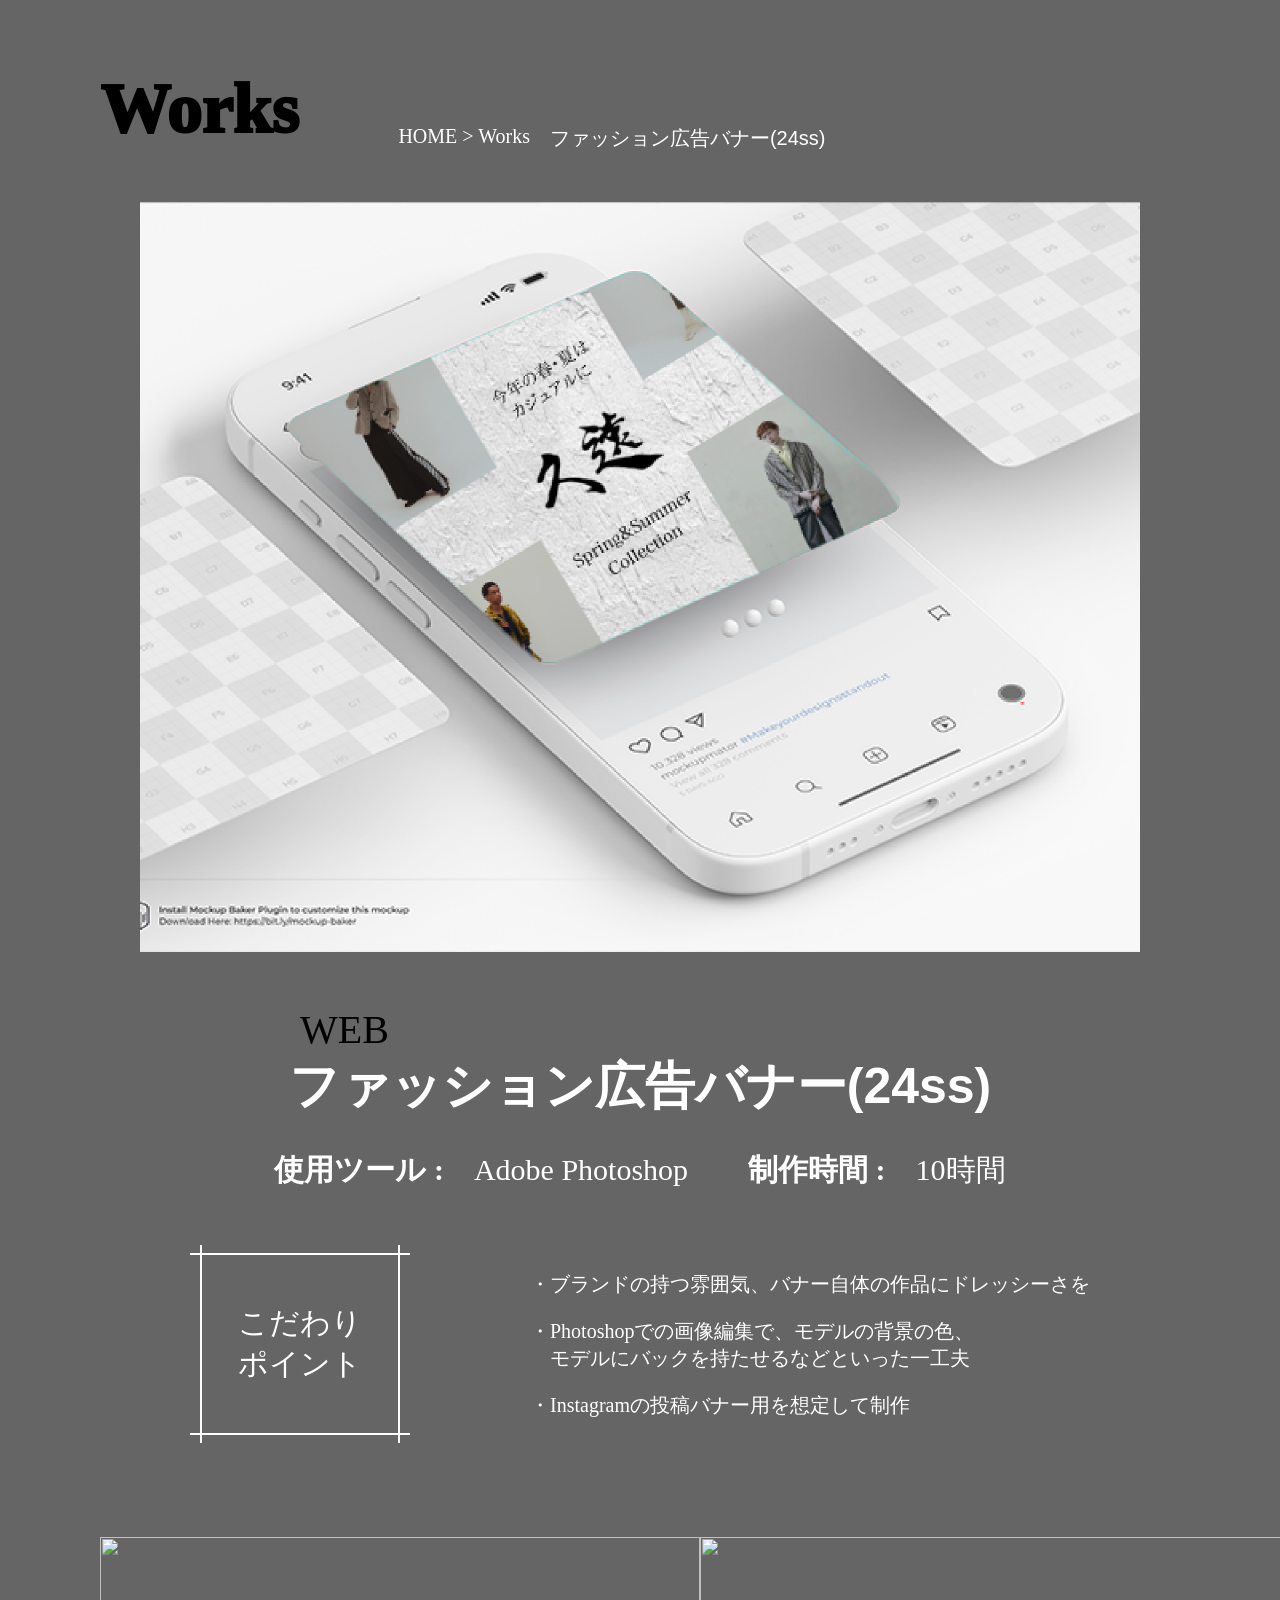
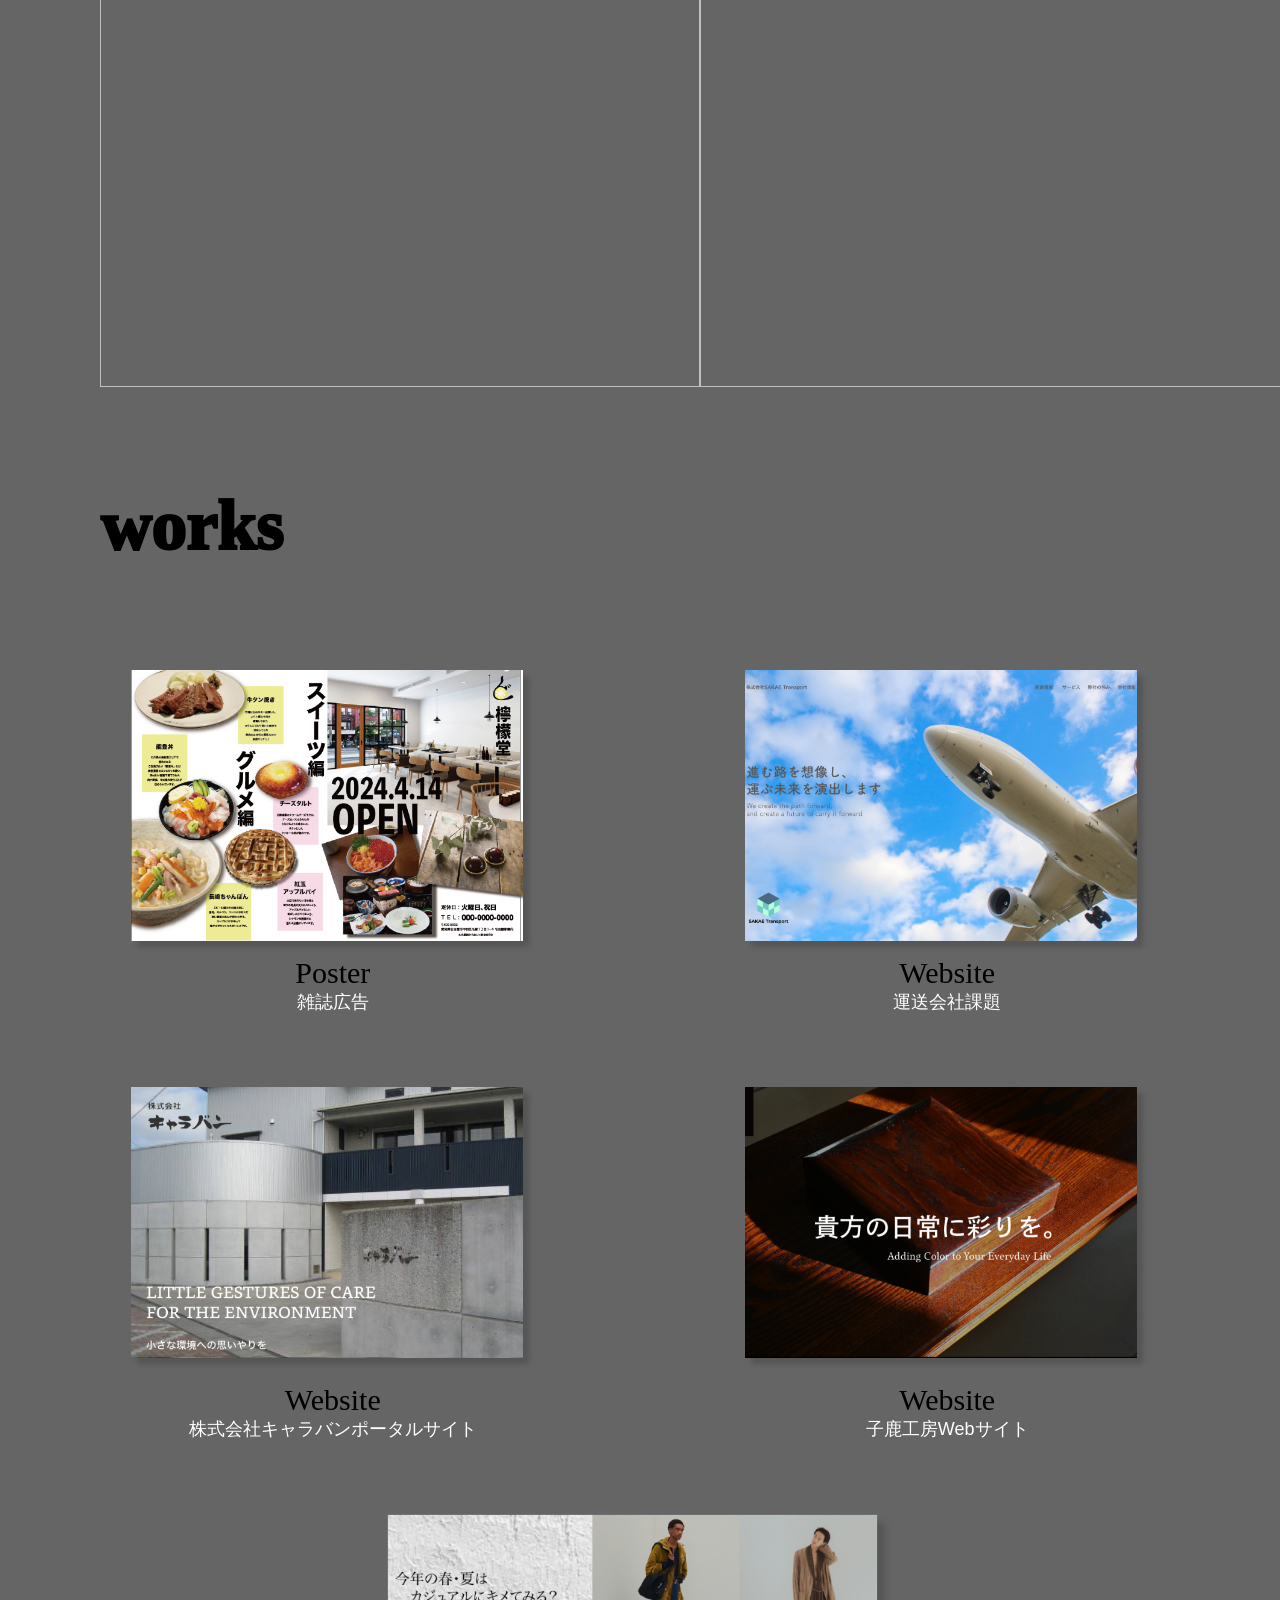
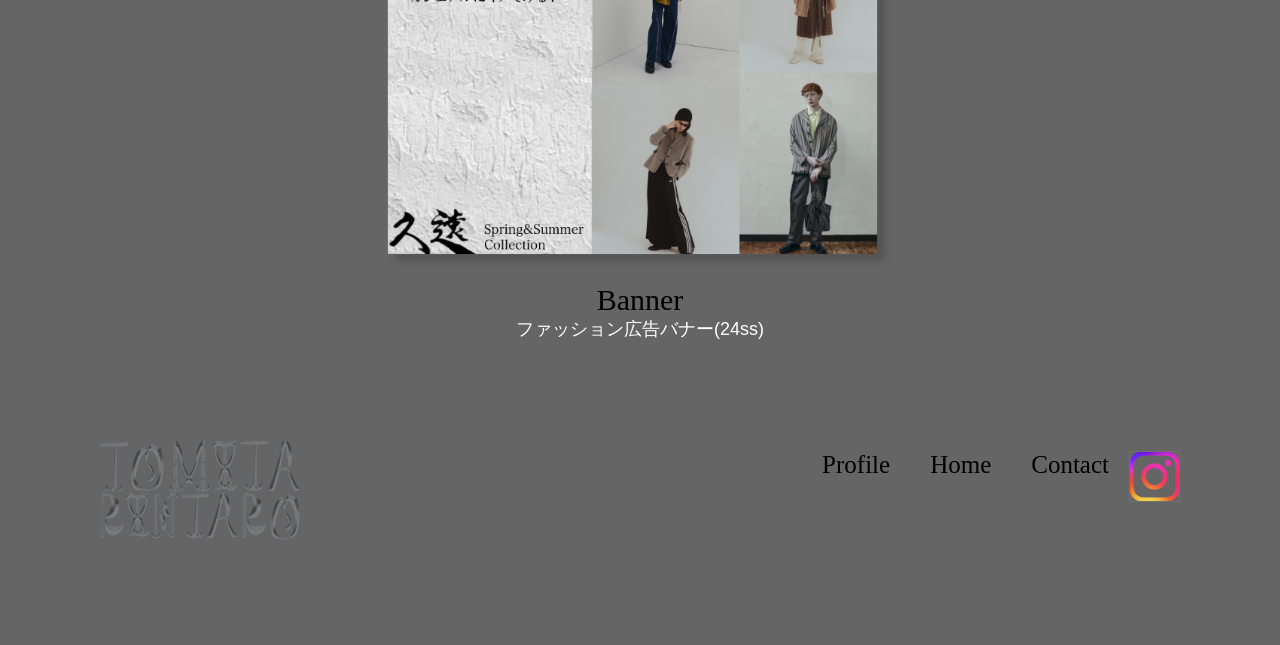
==== banner.html @ 4c92e069 "portfolio" ====
<!DOCTYPE html>
<html lang="ja">
<head>
    <meta charset="UTF-8">
    <meta name="viewport" content="width=device-width, initial-scale=1.0">
    <title>Document</title>
    <link rel="stylesheet" href="assets/css/banner.css">
</head>
<body>
    <header id="banner-header">
        <div class="banner-title">
            <p class="title1">Works</p>
            <p class="sitemap1">HOME > Works</p>
            <p class="sitemap2">　ファッション広告バナー(24ss)</p>
        </div>
    </header>
    <div class="banner-img">
        <img src="assets/img/mockup/fashonmockup.png" alt="" width="1000" height="750">
    </div>
    <section id="banner-text-eria">
        <div class="tag">
            <p>WEB</p>
        </div>
        <div class="banner-title">
            <p>ファッション広告バナー(24ss)</p>
        </div>
        <div class="subtitle">
            <p class="main1">使用ツール :</p>
            <p class="main1-text1">　Adobe Photoshop</p>
            <p class="main2">　　制作時間 :</p>
            <p class="main2-text2">　10時間</p>
        </div>
        <section id="point">
            <div class="main-point">
                <p>こだわり<br>ポイント</p>
            </div>
            <ul class="point-text">
                <li class="text1">・ブランドの持つ雰囲気、バナー自体の作品にドレッシーさを</li>
                <li class="text2">・Photoshopでの画像編集で、モデルの背景の色、<br>　モデルにバックを持たせるなどといった一工夫</li>
                <li class="text3">・Instagramの投稿バナー用を想定して制作</li>
            </ul>
        </section>
    </section>

    <div class="banner-mainimg">
        <img src="assets/img/main-visual/banner.png" alt="" width="600" height="450" class="banner1">
        <img src="assets/img/main-visual/Banner2.png" width="600" height="450" class="banner2">
    </div>

    <section id="Works">
        <div class="works-maintitle">
            <p>works</p>
        </div>
    </section>

    <div class="works-page">
        <section id="works-item1">
            <div class="works-img1">
                <a href="/poster.html" class="image-link">
                    <img src="assets/img/Works-img/gourmet.png" alt="">
                </a>
                <p class="subtitle">Poster</p>
                <p class="subtext">雑誌広告</p>
            </div>
            <div class="works-img1">
                <a href="/sakae.html" class="image-link">
                    <img src="assets/img/Works-img/sakaeimg.png">
                </a>
                <p class="subtitle">Website</p>
                <p class="subtext">運送会社課題</p>
            </div>
        </section>
        <section id="works-item2">
            <div class="works-img2">
                <a href="/caravan.html" class="image-link2">
                    <img src="assets/img/Works-img/caravan.png">
                </a>
                <p class="subtitle2">Website</p>
                <p class="subtext2">株式会社キャラバンポータルサイト</p>
            </div>
            <div class="works-img2">
                <a href="/traditional.html" class="image-link2">
                    <img src="assets/img/Works-img/traditional.png">
                </a>
                <p class="subtitle2">Website</p>
                <p class="subtext2">子鹿工房Webサイト</p>
            </div>
        </section>
    </div>
    <section id="works-item3">
        <div class="works-img3">
            <a href="/banner.html" class="image-link3">
                <img src="assets/img/Works-img/Banner.png" alt="">
            </a>
            <p class="subtitle3">Banner</p>
            <p class="subtext3">ファッション広告バナー(24ss)</p>
        </div>
    </section>

    <section id="footer">
        <div class="footer-img">
            <img src="assets/img/name.png" alt="" width="200px" height="100px">
        </div>
        <div class="footer-flex">
            <nav class="footer_nav">
                <ul class="ul_list">
                    <li><a href="/Profile.html">Profile</a></li>
                </ul>
                <ul class="ul_list2">
                    <li><a href="/index.html">Home</a></li>
                </ul>
                <ul class="ul_list3">
                    <li><a href="/#Contact">Contact</a></li>
                </ul>
                <div class="insta-img">
                    <a href="">
                        <img src="assets/img/instagram.png" alt="" width="51" height="51">
                    </a>
                </div>
            </nav>
        </div>
    </section>
</body>
</html>
---- assets/css/banner.css ----
@charset "UTF-8";
* {
  margin: 0;
  padding: 0;
  box-sizing: border-box;
}

body {
  background-color: #656565;
}

ul,
li {
  margin-left: 20px;
  list-style-type: none;
}
ul a,
li a {
  display: inline-block;
  transition: all 0.3s ease 0s;
  text-decoration: none;
  color: inherit;
}
ul a:hover,
li a:hover {
  cursor: pointer;
  transform: scale(1.2);
}

#banner-header .banner-title {
  display: flex;
  margin-top: 70px;
  margin-left: 100px;
  margin-bottom: 50px;
  font-size: 70px;
  font-family: "游明朝", "Yu Mincho", YuMincho, "Hiragino Mincho Pro", serif;
}
#banner-header .banner-title .title1 {
  font-weight: 1000;
}
#banner-header .banner-title .sitemap1 {
  font-size: 20px;
  color: #fff;
  margin-left: 100px;
  margin-top: 55px;
}
#banner-header .banner-title .sitemap2 {
  font-size: 20px;
  font-family: "Hiragino Sans", sans-serif;
  color: #fff;
  margin-top: 55px;
}

@media screen and (max-width: 480px) {
  #banner-header .banner-title {
    margin-top: 50px;
    margin-left: 30px;
    font-size: 5vw;
  }
  #banner-header .banner-title .sitemap1 {
    font-size: 2vw;
    margin-top: 10px;
    margin-left: 30px;
  }
  #banner-header .banner-title .sitemap2 {
    font-size: 2vw;
    margin-top: 10px;
  }
}
.banner-img {
  text-align: center;
}

@media screen and (max-width: 480px) {
  .banner-img img {
    width: 280px;
    height: 200px;
  }
}
#banner-text-eria .tag {
  font-family: "游明朝", "Yu Mincho", YuMincho, "Hiragino Mincho Pro", serif;
  font-size: 40px;
  margin-left: 300px;
  margin-top: 50px;
}
#banner-text-eria .banner-title {
  color: #fff;
  font-family: "Hiragino Sans", sans-serif;
  font-weight: 600;
  font-size: 50px;
  text-align: center;
}
#banner-text-eria .subtitle {
  display: flex;
  justify-content: center;
  margin-top: 30px;
  color: #fff;
  font-size: 30px;
}
#banner-text-eria .subtitle .main1 {
  font-weight: 600;
}
#banner-text-eria .subtitle .main2 {
  font-weight: 600;
}
#banner-text-eria #point {
  display: flex;
  justify-content: center;
  color: #fff;
  margin-top: 30px;
  margin-bottom: 70px;
}
#banner-text-eria #point .main-point {
  margin: 2em 0;
  position: relative;
  padding: 3em 3em;
  border-top: solid 2px rgb(255, 255, 255);
  border-bottom: solid 2px rgb(255, 255, 255);
}
#banner-text-eria #point .main-point::before,
#banner-text-eria #point .main-point::after {
  content: "";
  position: absolute;
  top: -10px;
  width: 2px;
  height: calc(100% + 20px);
  background-color: rgb(255, 255, 255);
}
#banner-text-eria #point .main-point::before {
  left: 10px;
}
#banner-text-eria #point .main-point::after {
  right: 10px;
}
#banner-text-eria #point .main-point p {
  font-family: "Hiragino Sans", sans-serif;
  font-weight: 500;
  font-size: 30px;
}
#banner-text-eria #point .point-text {
  margin-left: 100px;
  margin-top: 50px;
  font-size: 20px;
}
#banner-text-eria #point .point-text .text1 {
  margin-bottom: 20px;
}
#banner-text-eria #point .point-text .text2 {
  margin-bottom: 20px;
}
#banner-text-eria #point .point-text .text3 {
  margin-bottom: 20px;
}
#banner-text-eria #point .point-text .text4 {
  margin-bottom: 20px;
}

@media screen and (max-width: 480px) {
  #banner-text-eria .tag {
    font-family: "游明朝", "Yu Mincho", YuMincho, "Hiragino Mincho Pro", serif;
    font-size: 40px;
    margin-left: 300px;
  }
  #banner-text-eria .marin-title {
    color: #fff;
    font-family: "Hiragino Sans", sans-serif;
    font-weight: 600;
    font-size: 50px;
    text-align: center;
  }
  #banner-text-eria .subtitle {
    display: flex;
    justify-content: center;
    margin-top: 30px;
    color: #fff;
    font-size: 30px;
  }
  #banner-text-eria .subtitle .main1 {
    font-weight: 600;
  }
  #banner-text-eria #point {
    display: flex;
    justify-content: center;
    color: #fff;
    margin-top: 30px;
    margin-bottom: 70px;
  }
  #banner-text-eria #point .main-point {
    margin: 2em 0;
    position: relative;
    padding: 3em 3em;
    border-top: solid 2px rgb(255, 255, 255);
    border-bottom: solid 2px rgb(255, 255, 255);
  }
  #banner-text-eria #point .main-point::before,
  #banner-text-eria #point .main-point::after {
    content: "";
    position: absolute;
    top: -10px;
    width: 2px;
    height: calc(100% + 20px);
    background-color: rgb(255, 255, 255);
  }
  #banner-text-eria #point .main-point::before {
    left: 10px;
  }
  #banner-text-eria #point .main-point::after {
    right: 10px;
  }
  #banner-text-eria #point .main-point p {
    font-family: "Hiragino Sans", sans-serif;
    font-weight: 500;
    font-size: 30px;
  }
  #banner-text-eria #point .point-text {
    margin-left: 100px;
    margin-top: 50px;
    font-size: 20px;
  }
  #banner-text-eria #point .point-text .text1 {
    margin-bottom: 20px;
  }
  #banner-text-eria #point .point-text .text2 {
    margin-bottom: 20px;
  }
  #banner-text-eria #point .point-text .text3 {
    margin-bottom: 20px;
  }
  #banner-text-eria #point .point-text .text4 {
    margin-bottom: 20px;
  }
}
@media screen and (max-width: 480px) and (max-width: 480px) {
  #banner-text-eria .tag {
    font-size: 5vw;
    margin-left: 50px;
  }
  #banner-text-eria .banner-title {
    font-size: 20px;
  }
  #banner-text-eria .subtitle {
    margin-top: 10px;
    font-size: 10px;
  }
  #banner-text-eria #point {
    margin-top: 0px;
    margin-bottom: 0px;
  }
  #banner-text-eria #point .main-point {
    padding: 1rem 1rem;
    border-top: solid 2px rgb(255, 255, 255);
  }
  #banner-text-eria #point .main-point::before,
  #banner-text-eria #point .main-point::after {
    width: 2px;
  }
  #banner-text-eria #point .main-point p {
    font-size: 8px;
  }
  #banner-text-eria #point .point-text {
    font-size: 8px;
    margin-left: 0px;
    margin-top: 35px;
  }
  #banner-text-eria #point .point-text .text1 {
    margin-bottom: 10px;
  }
  #banner-text-eria #point .point-text .text2 {
    margin-bottom: 10px;
  }
  #banner-text-eria #point .point-text .text3 {
    margin-bottom: 10px;
  }
}
.banner-mainimg {
  display: flex;
  justify-content: space-between;
  margin-top: 70px;
  text-align: center;
}
.banner-mainimg .banner1 {
  margin-left: 100px;
}
.banner-mainimg .banner2 {
  margin-right: 100px;
}

@media screen and (max-width: 480px) {
  .banner-mainimg {
    margin-top: 30px;
  }
  .banner-mainimg .banner1 {
    margin-left: 50px;
  }
  .banner-mainimg .banner1 img {
    width: 10px;
    height: 80;
  }
  .banner-mainimg .banner2 {
    margin-right: 30px;
  }
  .banner-mainimg .banner2 .img {
    width: 80px;
    height: 80px;
  }
}
#Works .works-maintitle {
  font-family: "游明朝", "Yu Mincho", YuMincho, "Hiragino Mincho Pro", serif;
  font-weight: 1000;
  font-size: 70px;
  margin-top: 6.25rem;
  margin-left: 6.25rem;
  margin-bottom: 6.25rem;
}

.works-page {
  width: 80%;
  margin: auto;
}
.works-page #works-item1 {
  display: flex;
  justify-content: space-between;
}
.works-page #works-item1 .works-img1 {
  width: 40%;
  margin: 0;
  padding: 0;
  box-sizing: border-box;
}
.works-page #works-item1 .works-img1 .image-link {
  margin: 0;
  padding: 0;
  display: block;
  position: relative;
  text-decoration: none;
}
.works-page #works-item1 .works-img1 .image-link img {
  width: 100%;
  display: block;
  transition: 0.3s;
}
.works-page #works-item1 .works-img1 .image-link::before {
  content: "READ MORE";
  display: block;
  color: #fff;
  line-height: 48px;
  width: 180px;
  border: solid 1px #fff;
  border-radius: 5px;
  text-align: center;
  position: absolute;
  top: 50%;
  left: 50%;
  margin-top: -1em;
  margin-left: -100px;
  opacity: 0;
  z-index: 990;
  transition: 0.3s;
  font-weight: bold;
  letter-spacing: 0.2em;
}
.works-page #works-item1 .works-img1 .image-link:hover img {
  filter: blur(5px);
}
.works-page #works-item1 .works-img1 .image-link:hover::before {
  opacity: 1;
  margin-top: -0.5em;
}
.works-page #works-item1 .works-img1 .subtitle {
  text-align: center;
  padding: 0;
  font-weight: 400;
  font-size: 30px;
  font-family: "游明朝", "Yu Mincho", YuMincho, "Hiragino Mincho Pro", serif;
}
.works-page #works-item1 .works-img1 .subtext {
  text-align: center;
  font-size: 18px;
  font-family: "Hiragino Sans", sans-serif;
  font-weight: 400;
  margin-bottom: 4.375rem;
  color: #fff;
}
.works-page #works-item2 {
  display: flex;
  justify-content: space-between;
}
.works-page #works-item2 .works-img2 {
  width: 40%;
  margin: 0;
  padding: 0;
  box-sizing: border-box;
}
.works-page #works-item2 .works-img2 .image-link2 {
  margin: 0;
  padding: 0;
  display: block;
  position: relative;
  text-decoration: none;
}
.works-page #works-item2 .works-img2 .image-link2 img {
  width: 100%;
  display: block;
  transition: 0.3s;
}
.works-page #works-item2 .works-img2 .image-link2::before {
  content: "READ MORE";
  display: block;
  color: #fff;
  line-height: 48px;
  width: 180px;
  border: solid 1px #fff;
  border-radius: 5px;
  text-align: center;
  position: absolute;
  top: 50%;
  left: 50%;
  margin-top: -1em;
  margin-left: -100px;
  opacity: 0;
  z-index: 990;
  transition: 0.3s;
  font-weight: bold;
  letter-spacing: 0.2em;
}
.works-page #works-item2 .works-img2 .image-link2:hover img {
  filter: blur(5px);
}
.works-page #works-item2 .works-img2 .image-link2:hover::before {
  opacity: 1;
  margin-top: -0.5em;
}
.works-page #works-item2 .works-img2 .subtitle2 {
  text-align: center;
  margin: 10px 0 0;
  padding: 0;
  font-weight: 400;
  font-size: 30px;
  font-family: "游明朝", "Yu Mincho", YuMincho, "Hiragino Mincho Pro", serif;
}
.works-page #works-item2 .works-img2 .subtext2 {
  text-align: center;
  margin: 0 0 0;
  padding: 0;
  font-size: 18px;
  font-family: "Hiragino Sans", sans-serif;
  font-weight: 400;
  margin-bottom: 4.375rem;
  color: #fff;
}

#works-item3 {
  display: flex;
  justify-content: center;
  text-align: center;
}
#works-item3 .works-img3 {
  width: 40%;
  margin: 0;
  padding: 0;
  box-sizing: border-box;
}
#works-item3 .works-img3 .image-link3 {
  margin: 0;
  padding: 0;
  display: block;
  position: relative;
  text-decoration: none;
}
#works-item3 .works-img3 .image-link3 img {
  width: 100%;
  display: block;
  transition: 0.3s;
}
#works-item3 .works-img3 .image-link3::before {
  content: "READ MORE";
  display: block;
  color: #fff;
  line-height: 48px;
  width: 180px;
  border: solid 1px #fff;
  border-radius: 5px;
  text-align: center;
  position: absolute;
  top: 50%;
  left: 50%;
  margin-top: -1em;
  margin-left: -100px;
  opacity: 0;
  z-index: 990;
  transition: 0.3s;
  font-weight: bold;
  letter-spacing: 0.2em;
}
#works-item3 .works-img3 .image-link3:hover img {
  filter: blur(5px);
}
#works-item3 .works-img3 .image-link3:hover::before {
  opacity: 1;
  margin-top: -0.5em;
}
#works-item3 .works-img3 .subtitle3 {
  text-align: center;
  margin: 10px 0 0;
  padding: 0;
  font-weight: 400;
  font-size: 30px;
  font-family: "游明朝", "Yu Mincho", YuMincho, "Hiragino Mincho Pro", serif;
}
#works-item3 .works-img3 .subtext3 {
  text-align: center;
  margin: 0 0 0;
  padding: 0;
  font-size: 18px;
  font-family: "Hiragino Sans", sans-serif;
  font-weight: 400;
  margin-bottom: 6.25rem;
  color: #fff;
}

@media screen and (max-width: 480px) {
  #Works .works-maintitle {
    font-size: 5vw;
    margin-top: 50px;
    margin-left: 30px;
    margin-bottom: 20px;
  }
  .works-page #works-item1 .works-img1 .subtitle {
    font-size: 15px;
  }
  .works-page #works-item1 .works-img1 .subtext {
    font-size: 8px;
    margin-bottom: 20px;
  }
  .works-page #works-item2 .works-img2 .subtitle2 {
    font-size: 15px;
  }
  .works-page #works-item2 .works-img2 .subtext2 {
    font-size: 8px;
    margin-bottom: 20px;
  }
  #works-item3 .works-img3 .subtitle3 {
    font-size: 15px;
  }
  #works-item3 .works-img3 .subtext3 {
    font-size: 8px;
    margin-bottom: 50px;
  }
}
#footer {
  display: flex;
  justify-content: space-between;
}
#footer .footer-img {
  margin-left: 100px;
  margin-bottom: 100px;
}
#footer .footer-flex .footer_nav {
  display: flex;
  margin-right: 100px;
  margin-top: 10px;
  font-size: 25px;
  font-family: "游明朝", "Yu Mincho", YuMincho, "Hiragino Mincho Pro", serif;
}
#footer .footer-flex .footer_nav .insta-img {
  margin-left: 20px;
}
#footer .footer-flex .footer_nav .insta-img a {
  display: inline-block;
  transition: all 0.3s ease 0s;
  text-decoration: none;
  color: inherit;
}
#footer .footer-flex .footer_nav .insta-img a:hover {
  cursor: pointer;
  transform: scale(1.2);
}

@media screen and (max-width: 480px) {
  #footer .footer-img {
    padding-left: 30px;
    margin-left: 0px;
    margin-bottom: 30px;
  }
  #footer .footer-img img {
    width: 100px;
    height: 50px;
  }
  #footer .footer-flex .footer_nav {
    margin-right: 0px;
    margin-top: 15px;
    font-size: 10px;
  }
  #footer .footer-flex .footer_nav .ul_list {
    margin-left: 30px;
  }
  #footer .footer-flex .footer_nav .ul_list2 {
    margin-left: 5px;
    margin-right: 5px;
  }
  #footer .footer-flex .footer_nav .ul_list3 {
    margin-right: 5px;
    margin-left: 5px;
  }
  #footer .footer-flex .footer_nav .insta-img {
    margin-right: 5px;
  }
  #footer .footer-flex .footer_nav .insta-img img {
    width: 31px;
    height: 31px;
  }
}/*# sourceMappingURL=banner.css.map */
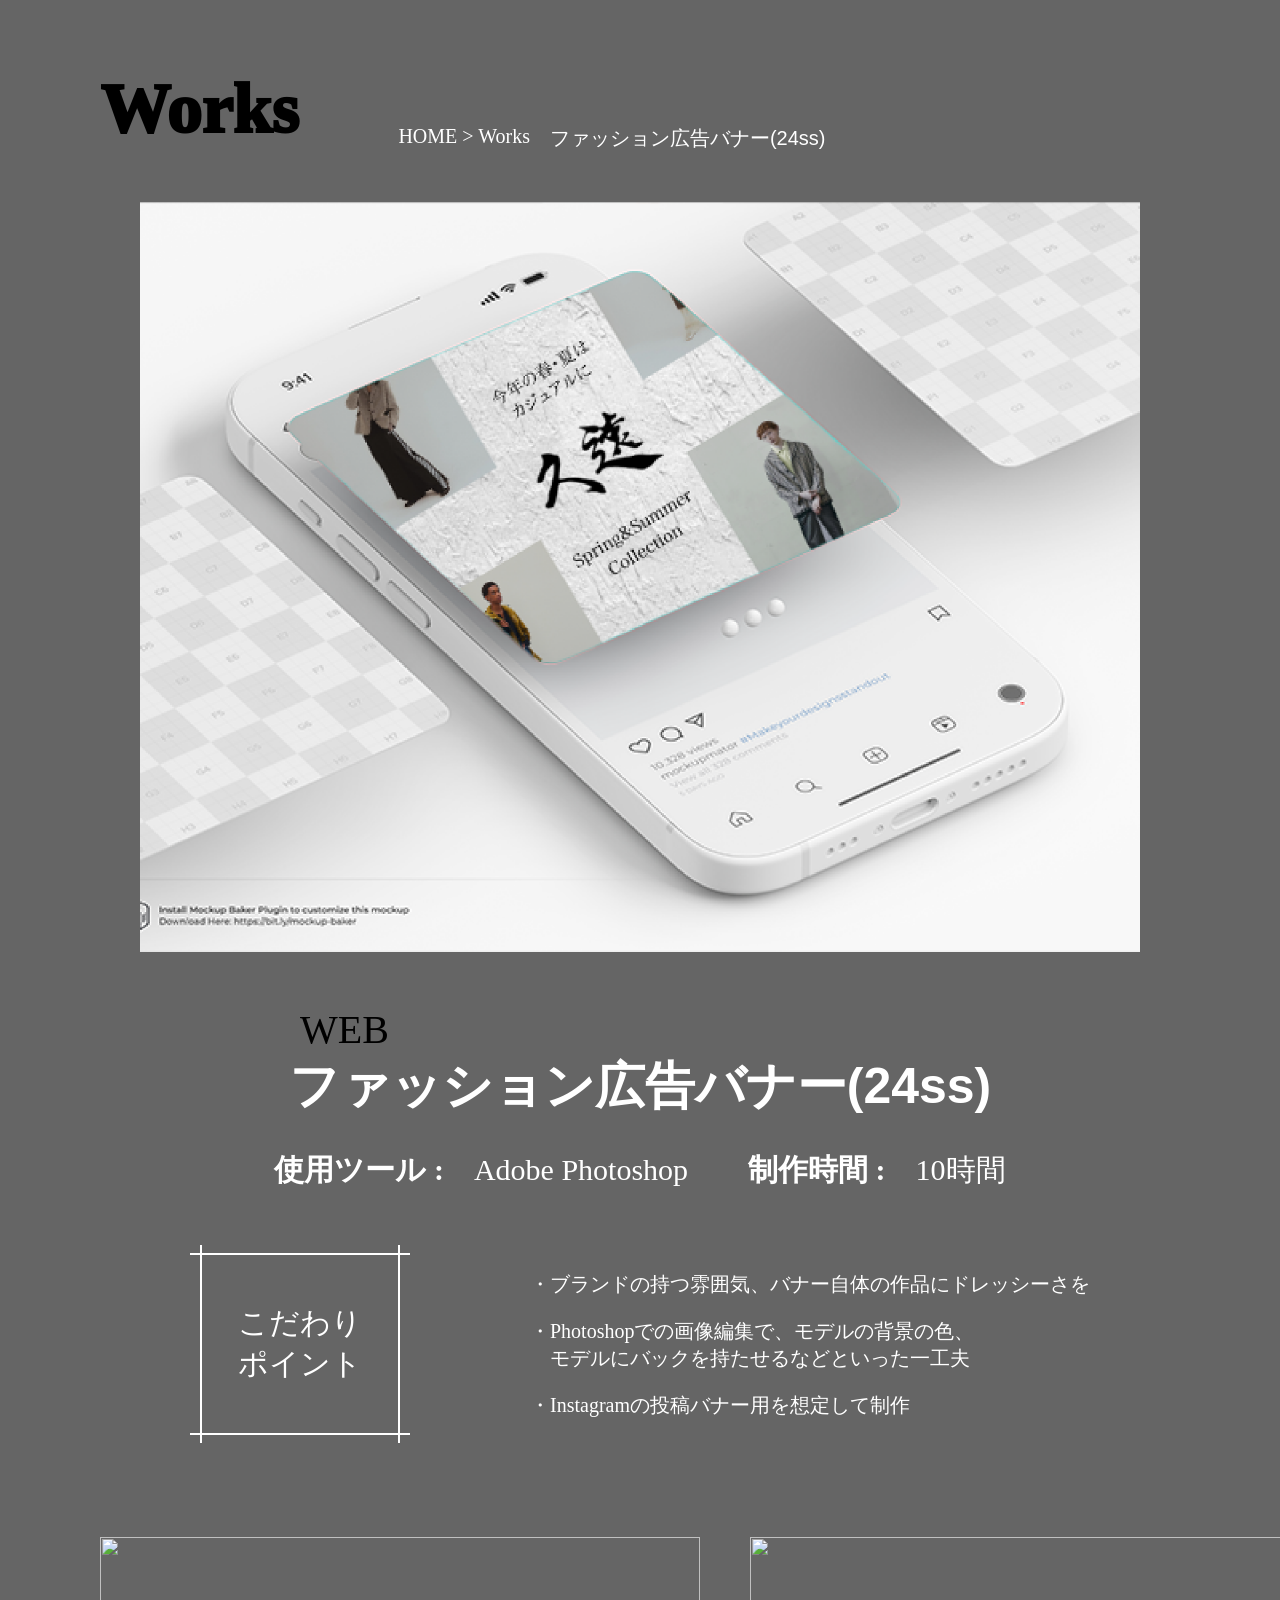
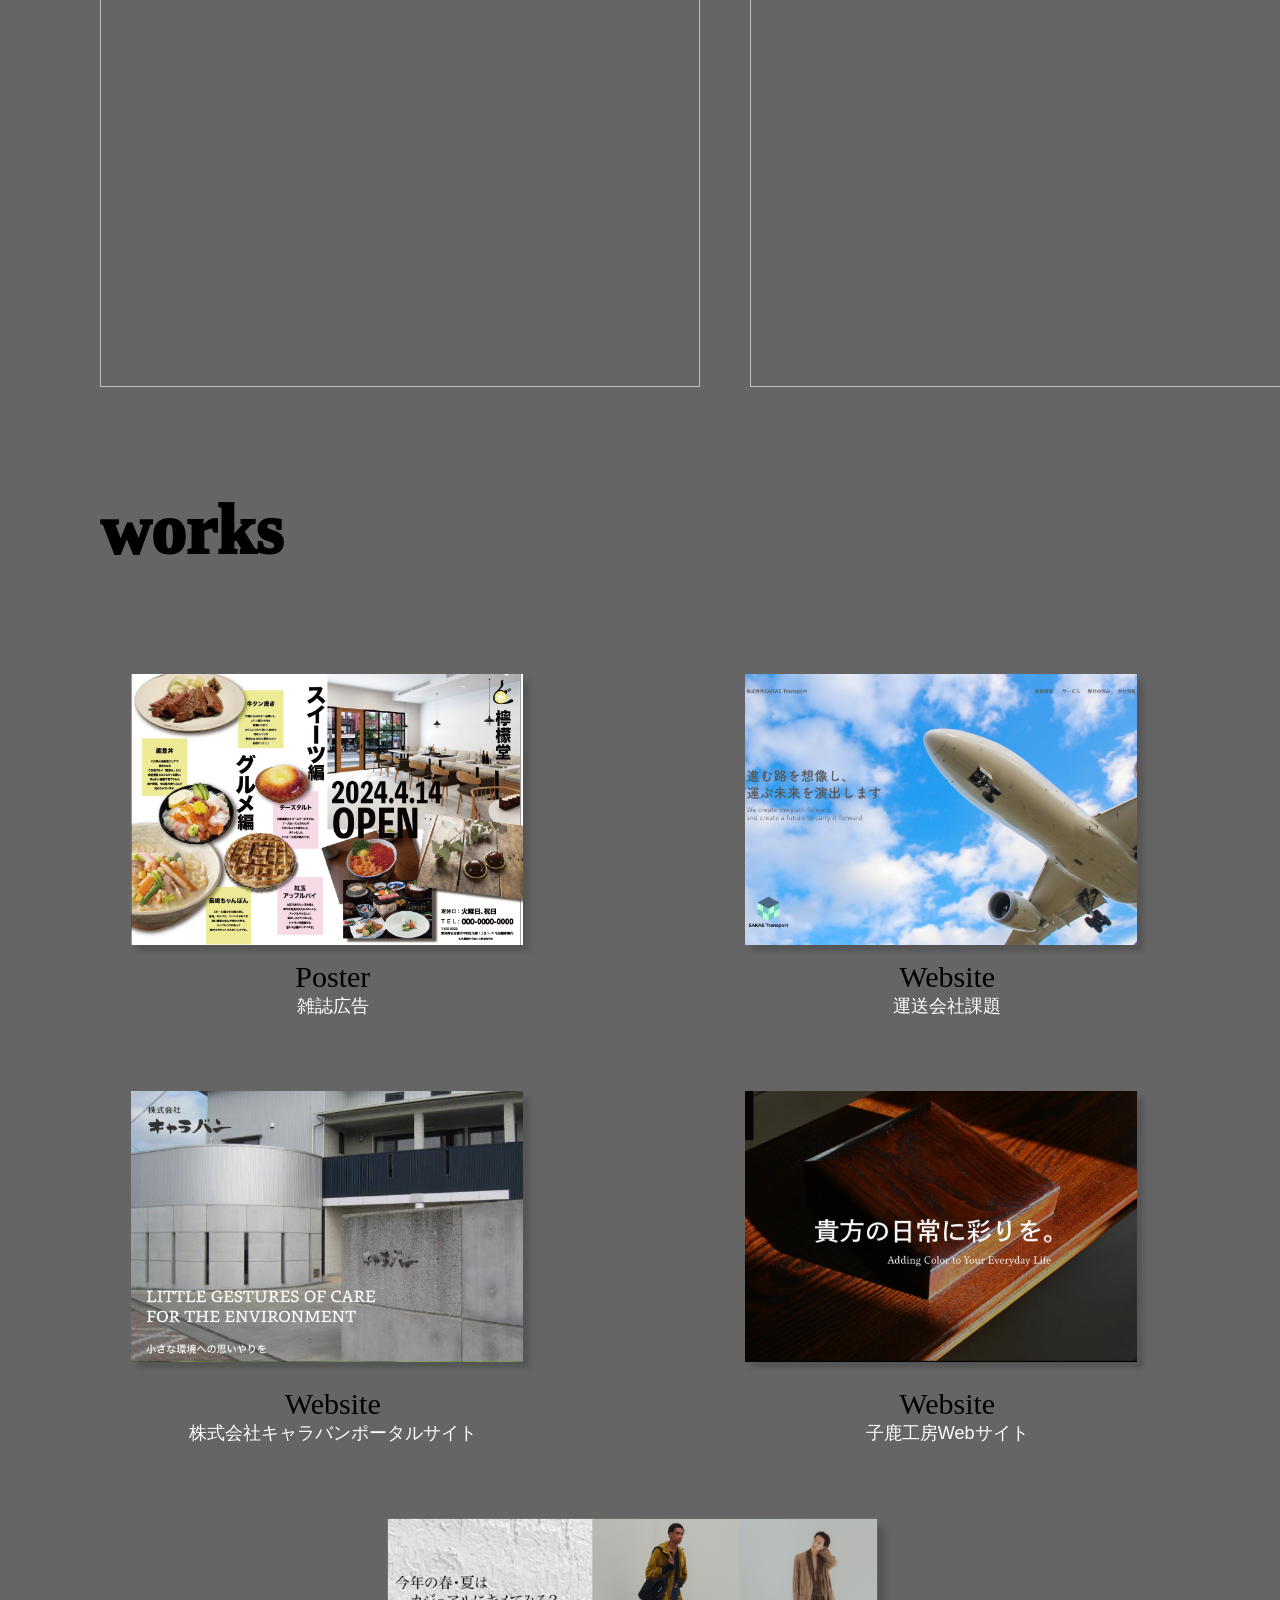
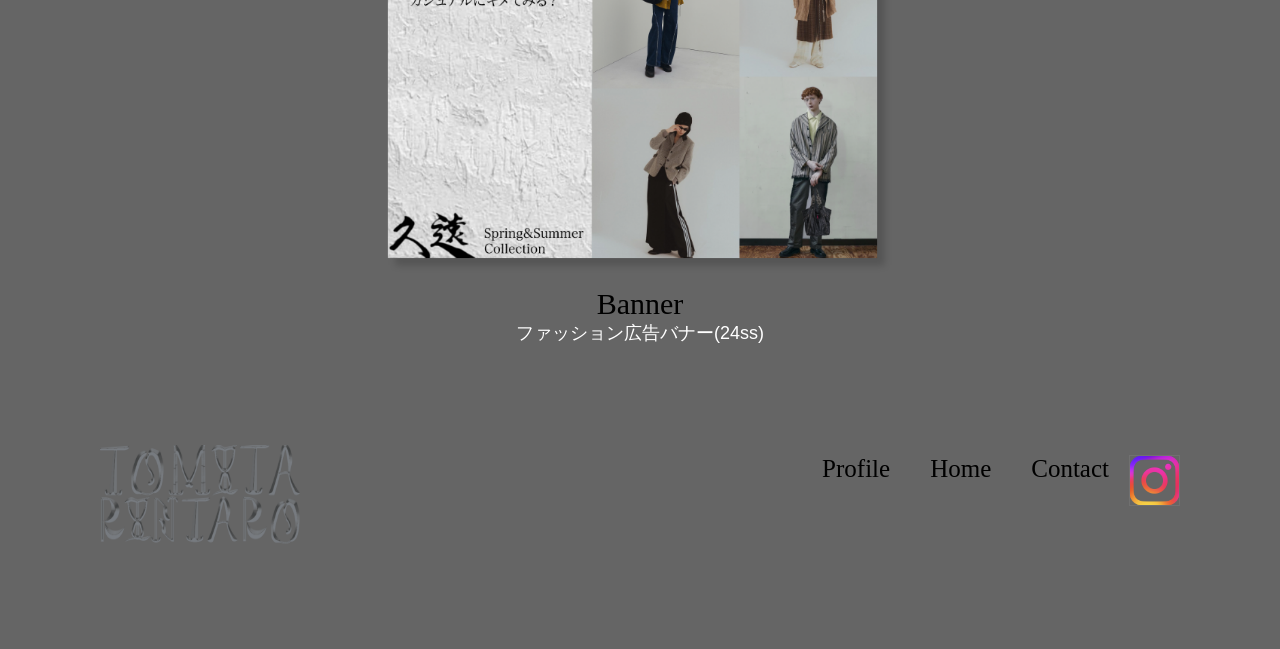
==== commit 7709407a: "全部のページのヘッダーの余白サイズモバイル版" ====
--- a/banner.html
+++ b/banner.html
@@ -42,9 +42,13 @@
         </section>
     </section>
 
-    <div class="banner-mainimg">
-        <img src="assets/img/main-visual/banner.png" alt="" width="600" height="450" class="banner1">
-        <img src="assets/img/main-visual/Banner2.png" width="600" height="450" class="banner2">
+    <div id="banner-mainimg">
+        <div class="main-img1">
+            <img src="assets/img/main-visual/banner.png" width="600px" height="450px">
+        </div>
+        <div class="main-img2">
+            <img src="assets/img/main-visual/banner2.png" width="600px" height="450px">
+        </div>
     </div>
 
     <section id="Works">
@@ -56,14 +60,14 @@
     <div class="works-page">
         <section id="works-item1">
             <div class="works-img1">
-                <a href="/poster.html" class="image-link">
+                <a href="poster.html" class="image-link">
                     <img src="assets/img/Works-img/gourmet.png" alt="">
                 </a>
                 <p class="subtitle">Poster</p>
                 <p class="subtext">雑誌広告</p>
             </div>
             <div class="works-img1">
-                <a href="/sakae.html" class="image-link">
+                <a href="sakae.html" class="image-link">
                     <img src="assets/img/Works-img/sakaeimg.png">
                 </a>
                 <p class="subtitle">Website</p>
@@ -72,14 +76,14 @@
         </section>
         <section id="works-item2">
             <div class="works-img2">
-                <a href="/caravan.html" class="image-link2">
+                <a href="caravan.html" class="image-link2">
                     <img src="assets/img/Works-img/caravan.png">
                 </a>
                 <p class="subtitle2">Website</p>
                 <p class="subtext2">株式会社キャラバンポータルサイト</p>
             </div>
             <div class="works-img2">
-                <a href="/traditional.html" class="image-link2">
+                <a href="traditional.html" class="image-link2">
                     <img src="assets/img/Works-img/traditional.png">
                 </a>
                 <p class="subtitle2">Website</p>
@@ -89,7 +93,7 @@
     </div>
     <section id="works-item3">
         <div class="works-img3">
-            <a href="/banner.html" class="image-link3">
+            <a href="banner.html" class="image-link3">
                 <img src="assets/img/Works-img/Banner.png" alt="">
             </a>
             <p class="subtitle3">Banner</p>
@@ -104,13 +108,13 @@
         <div class="footer-flex">
             <nav class="footer_nav">
                 <ul class="ul_list">
-                    <li><a href="/Profile.html">Profile</a></li>
+                    <li><a href="profile.html">Profile</a></li>
                 </ul>
                 <ul class="ul_list2">
-                    <li><a href="/index.html">Home</a></li>
+                    <li><a href="index.html">Home</a></li>
                 </ul>
                 <ul class="ul_list3">
-                    <li><a href="/#Contact">Contact</a></li>
+                    <li><a href="mailto:rintaroutomita777@gmail.com">Contact</a></li>
                 </ul>
                 <div class="insta-img">
                     <a href="">
--- a/assets/css/banner.css
+++ b/assets/css/banner.css
@@ -53,8 +53,9 @@
 
 @media screen and (max-width: 480px) {
   #banner-header .banner-title {
-    margin-top: 50px;
+    margin-top: 30px;
     margin-left: 30px;
+    margin-bottom: 30px;
     font-size: 5vw;
   }
   #banner-header .banner-title .sitemap1 {
@@ -158,6 +159,7 @@
 @media screen and (max-width: 480px) {
   #banner-text-eria .tag {
     font-family: "游明朝", "Yu Mincho", YuMincho, "Hiragino Mincho Pro", serif;
+    margin-top: 20px;
     font-size: 40px;
     margin-left: 300px;
   }
@@ -272,36 +274,36 @@
     margin-bottom: 10px;
   }
 }
-.banner-mainimg {
-  display: flex;
-  justify-content: space-between;
+#banner-mainimg {
+  display: flex;
   margin-top: 70px;
   text-align: center;
 }
-.banner-mainimg .banner1 {
+#banner-mainimg .main-img1 {
   margin-left: 100px;
-}
-.banner-mainimg .banner2 {
-  margin-right: 100px;
+  margin-right: 50px;
 }
 
 @media screen and (max-width: 480px) {
-  .banner-mainimg {
-    margin-top: 30px;
-  }
-  .banner-mainimg .banner1 {
-    margin-left: 50px;
-  }
-  .banner-mainimg .banner1 img {
-    width: 10px;
-    height: 80;
-  }
-  .banner-mainimg .banner2 {
-    margin-right: 30px;
-  }
-  .banner-mainimg .banner2 .img {
-    width: 80px;
-    height: 80px;
+  #banner-mainimg {
+    display: block;
+    text-align: center;
+    margin-top: 20px;
+  }
+  #banner-mainimg .main-img1 {
+    margin-left: 0px;
+    margin-right: 0px;
+  }
+  #banner-mainimg .main-img1 img {
+    width: 300px;
+    height: 220px;
+  }
+  #banner-mainimg .main-img2 {
+    margin-top: 20px;
+  }
+  #banner-mainimg .main-img2 img {
+    width: 300px;
+    height: 220px;
   }
 }
 #Works .works-maintitle {
@@ -521,7 +523,7 @@
 @media screen and (max-width: 480px) {
   #Works .works-maintitle {
     font-size: 5vw;
-    margin-top: 50px;
+    margin-top: 30px;
     margin-left: 30px;
     margin-bottom: 20px;
   }
